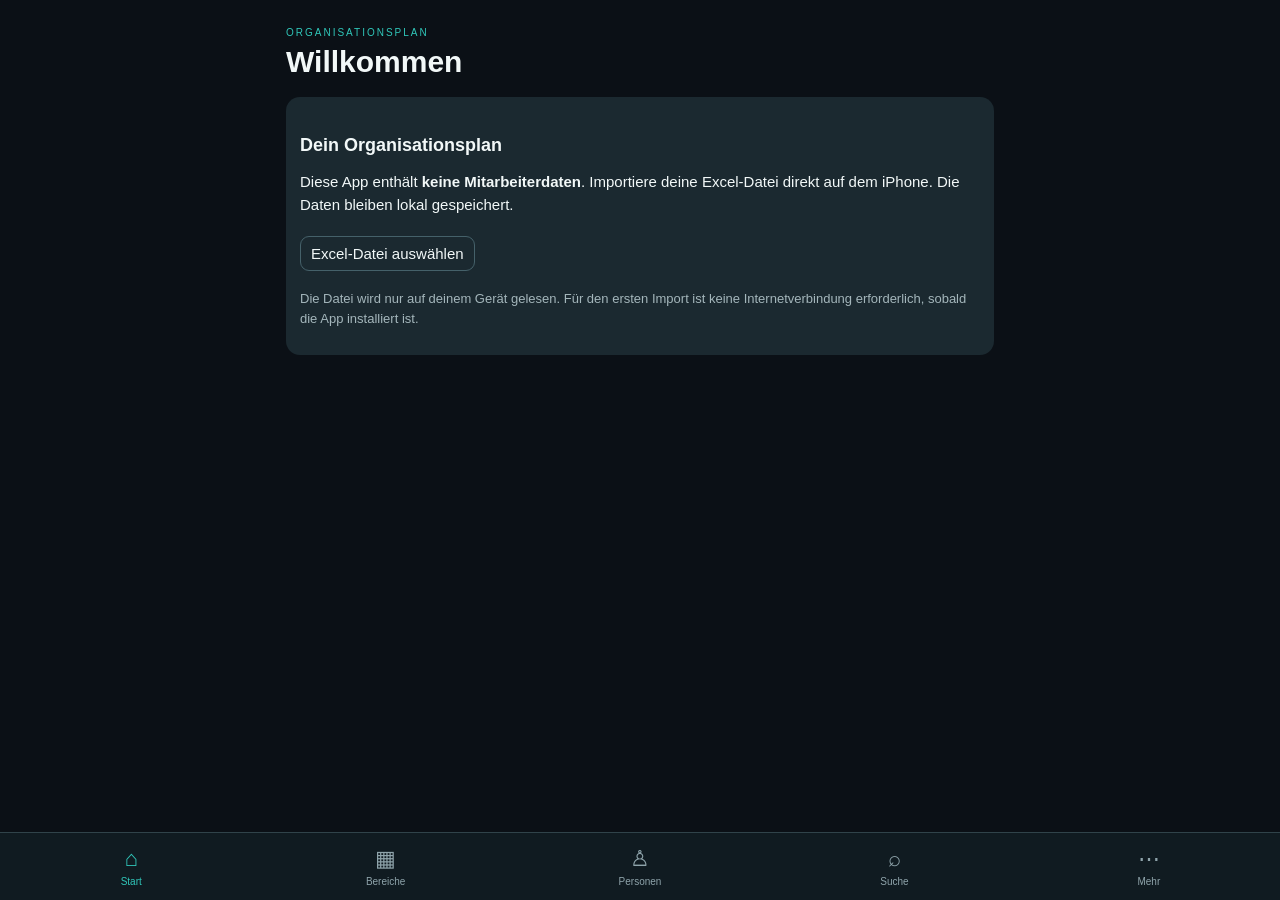
==== index.html @ 35e88cf1 "Add files via upload" ====
<!doctype html><html lang="de"><head><meta charset="utf-8"><meta name="viewport" content="width=device-width,initial-scale=1,viewport-fit=cover"><meta name="theme-color" content="#0B1016"><meta name="apple-mobile-web-app-capable" content="yes"><meta name="apple-mobile-web-app-title" content="Organisationsplan"><link rel="manifest" href="manifest.webmanifest"><link rel="apple-touch-icon" href="icon.svg"><title>Organisationsplan</title><link rel="stylesheet" href="style.css?v=0211"></head><body><main id="app"><p>Lade Organisationsplan …</p></main><nav id="tabs"><button data-tab="start">⌂<small>Start</small></button><button data-tab="bereiche">▦<small>Bereiche</small></button><button data-tab="personen">♙<small>Personen</small></button><button data-tab="suche">⌕<small>Suche</small></button><button data-tab="mehr">⋯<small>Mehr</small></button></nav><input type="file" id="excelFile" accept=".xlsx" hidden><input type="file" id="backupFile" accept=".json,application/json" hidden><script src="jszip.min.js?v=0211" defer></script><script src="excel.js?v=0211" defer></script><script src="app.js?v=0211" defer></script></body></html>
---- style.css ----
:root{--bg:#0b1016;--card:#1b2930;--card2:#253940;--fg:#f2f8f8;--muted:#a4b6bb;--accent:#30c7ba}*{box-sizing:border-box}body{margin:0;background:var(--bg);color:var(--fg);font:15px -apple-system,BlinkMacSystemFont,"Segoe UI",sans-serif}main{max-width:740px;margin:auto;padding:22px 16px 110px}header small{color:var(--accent);letter-spacing:2px;font-size:10px}h1{font-size:30px;margin:6px 0 18px}h2{font-size:18px;margin:24px 0 12px}h3{font-size:16px;margin:8px 0}p{line-height:1.5}button,input{font:inherit}button{cursor:pointer}button:disabled{opacity:.4}.search{display:flex;background:var(--card);padding:13px;border-radius:14px;gap:8px;align-items:center}.search input{background:none;border:0;outline:none;color:var(--fg);width:100%;font-size:16px}.grid{display:grid;grid-template-columns:repeat(2,minmax(0,1fr));gap:10px}.tile,.card,.person,.rowcard{background:var(--card);border:0;color:var(--fg);border-radius:14px;padding:15px;text-align:left;width:100%}.tile{min-height:95px}.tile strong,.person strong{display:block;margin:8px 0 4px}.tile small,.person small,.muted{color:var(--muted)}.tile span{color:var(--accent);font-size:23px}.sectionhead{display:flex;justify-content:space-between;align-items:center;gap:8px}.link{color:var(--accent);background:none;border:0;padding:8px 0}.rowcard{display:flex;align-items:center;justify-content:space-between;margin:7px 0;gap:10px}.rowcard .content{flex:1;min-width:0}.rowcard small{display:block;color:var(--muted);margin-top:5px}.chev{color:var(--accent)}.scrollx{display:flex;gap:10px;overflow-x:auto;padding-bottom:8px}.scrollx .person{min-width:175px;max-width:175px}.pill{border:1px solid #45616a;border-radius:9px;background:transparent;color:var(--fg);padding:8px 10px}.pill.active{border-color:var(--accent);color:var(--accent)}.block{background:var(--card);border-radius:14px;padding:14px;margin:10px 0}.subblock{background:var(--card2);border-radius:10px;padding:12px;margin:10px 0;white-space:pre-wrap;overflow-wrap:anywhere}.columns{display:grid;grid-template-columns:1fr 1fr;gap:10px}.columns .rowcard{padding:9px;display:block}.columns .rowcard strong{font-size:13px;overflow-wrap:anywhere}.columns .rowcard small{font-size:11px}.label{font-size:12px;color:var(--accent);font-weight:700;margin:8px 0}.detail{margin-top:8px}.detail summary{cursor:pointer;list-style:none}.detail summary::-webkit-details-marker{display:none}.contact{display:grid;grid-template-columns:1fr 1fr;gap:10px}.contact .block{margin:0}.contact strong{font-size:22px}.muted{font-size:13px}.actions{display:flex;gap:8px;flex-wrap:wrap;margin:12px 0}#tabs{position:fixed;bottom:0;left:0;right:0;background:#101b21;border-top:1px solid #30434a;display:flex;justify-content:space-around;padding:9px 8px calc(9px + env(safe-area-inset-bottom));z-index:10}#tabs button{color:#8fa4ab;background:none;border:0;font-size:23px;min-width:60px}#tabs button.active{color:var(--accent)}#tabs small{display:block;font-size:11px}.note{border-left:3px solid var(--accent);padding:8px 12px;background:var(--card);border-radius:6px}.hidden{display:none}.back{margin-bottom:16px}.warning{color:#ffca8b}a{color:var(--accent);text-decoration:none}body.light{--bg:#f3f7f8;--card:#fff;--card2:#e9f2f3;--fg:#13282e;--muted:#5d747a}body.light #tabs{background:#fff}body.light .search input{color:var(--fg)}

.warnings{max-height:300px;overflow-y:auto}.warnings p{border-bottom:1px solid #45616a;padding:8px 0;font-size:12px;overflow-wrap:anywhere}.block .pill{margin:5px 5px 5px 0}summary{cursor:pointer}

/* V0.2.2: lange Namen auf kleinen iPhones sicher umbrechen */
.grid > *, .tile, .card, .block, .person, .rowcard, .sectionhead > *, .columns > *, .contact > * {min-width:0;max-width:100%;}
.tile {display:flex;flex-direction:column;align-items:flex-start;justify-content:flex-start;overflow-wrap:anywhere;word-break:normal;hyphens:auto;}
.tile strong {max-width:100%;font-size:clamp(13px,3.5vw,17px);line-height:1.28;overflow-wrap:anywhere;hyphens:auto;}
.tile small {display:block;max-width:100%;line-height:1.4;overflow-wrap:anywhere;}
.block strong,.rowcard strong,.person strong,h1,h2,h3,.sectionhead,.rowcard,.block {overflow-wrap:anywhere;hyphens:auto;}
.sectionhead {align-items:flex-start;}
.sectionhead h2 {min-width:0;}
.sectionhead .link {flex-shrink:0;}
.import-filename {display:-webkit-box;-webkit-box-orient:vertical;-webkit-line-clamp:2;line-clamp:2;overflow:hidden;overflow-wrap:anywhere;word-break:break-word;}
@media(max-width:360px){.tile{padding:12px}.grid{gap:8px}.tile strong{font-size:13px}}

/* V0.2.3: Sachgebietsleitung im Kopf hervorheben */
.leader-preview{margin-top:7px;color:var(--fg);font-size:13px;line-height:1.4}.leader-label{color:var(--accent);font-weight:700}.leader-detail{border-left:3px solid var(--accent);padding-left:10px;margin:12px 0 16px}.detail summary{overflow-wrap:anywhere}

/* V0.2.4: kompakte Diensthandy-Zeile */
.mobile-row{padding:9px 12px;margin:9px 0;gap:8px;min-height:0}.mobile-row span{min-width:0;overflow-wrap:anywhere;font-size:13px}.mobile-row small{font-size:10px;margin-top:2px}.mobile-row .pill{padding:5px 8px;flex-shrink:0}.mobile-row a{font-size:12px;flex-shrink:0}

/* V0.2.5: konsistente Pfeile und Sonderzuständigkeiten */
.columns .rowcard{display:flex;align-items:center;justify-content:space-between}
.rowcard .chev{flex-shrink:0;font-size:21px;line-height:1}
.special-person .content{flex:1;min-width:0}
.special-person strong{display:block}
.no-profile-label{font-size:11px;color:var(--muted);white-space:nowrap;flex-shrink:0}
.special-notes{font-size:13px;color:var(--muted);line-height:1.45;margin:10px 0 12px}
.special-notes p{margin:6px 0}
.rating-hint{margin:7px 3px 12px}
#rating-results h3{color:var(--accent);margin:14px 0 8px}

/* V0.2.6: update notification, independent from page rendering */
#orgplan-update{position:fixed;z-index:9999;left:12px;right:12px;bottom:calc(78px + env(safe-area-inset-bottom));display:flex;align-items:center;gap:9px;padding:12px;border-radius:14px;background:#1B2930;color:#F2F8F8;border:1px solid #30C7BA;box-shadow:0 5px 20px #0006;font-size:13px}
#orgplan-update span{flex:1}
#orgplan-update button{border:0;border-radius:8px;padding:9px;background:#30C7BA;color:#0B1016;font-weight:700;white-space:nowrap}
#orgplan-update #orgplan-update-close{background:transparent;color:#F2F8F8;font-size:20px;padding:4px}

/* V0.2.7: secure backup password dialog */
.backup-overlay{position:fixed;inset:0;z-index:10000;background:#000b;display:flex;align-items:center;justify-content:center;padding:18px}
.backup-dialog{background:#1B2930;color:#F2F8F8;border:1px solid #30C7BA;border-radius:16px;padding:20px;width:min(100%,420px);box-shadow:0 10px 40px #0009}
.backup-dialog h2{margin:0 0 10px}.backup-dialog label{display:block;font-size:14px;margin:14px 0}.backup-dialog input{display:block;box-sizing:border-box;width:100%;margin-top:7px;padding:12px;border-radius:9px;background:#0B1016;color:#F2F8F8;border:1px solid #60787e;font-size:16px}
.backup-actions{display:flex;justify-content:flex-end;gap:9px;margin-top:14px}.backup-actions button{border:0;border-radius:8px;padding:11px;background:#30C7BA;color:#0B1016;font-weight:700}.backup-actions [data-cancel]{background:#344A50;color:#F2F8F8}.backup-error{color:#ffadad;font-size:13px}

/* V0.2.8: accent selection and preview */
.accent-options{display:grid;grid-template-columns:repeat(3,minmax(0,1fr));gap:10px;margin:12px 0}.accent-option{border:1px solid #45616a;border-radius:12px;background:var(--card);color:var(--fg);padding:12px 5px;display:flex;flex-direction:column;align-items:center;gap:7px}.accent-option.selected{border:2px solid var(--accent)}.accent-dot{width:38px;height:38px;border-radius:50%;display:grid;place-items:center;color:#0b1016;font-weight:800;font-size:19px}.accent-option small{font-size:11px}.design-preview .label{font-size:14px}.design-preview strong{font-size:17px}
#orgplan-update{border-color:var(--accent)}#orgplan-update #orgplan-update-btn{background:var(--accent)}

/* V0.2.10: five tabs and people directory */
#tabs{justify-content:space-between;gap:0;padding-left:4px;padding-right:4px}
#tabs button{flex:1;min-width:0;padding:4px 0;font-size:22px;line-height:1.15}
#tabs small{font-size:10px;margin-top:4px}
.persons-total{color:var(--accent);font-weight:700;margin:0 0 18px}
.persons-sort-label{display:block;color:var(--muted);font-size:13px;margin:8px 0}
.persons-sort{display:block;width:100%;background:var(--card);color:var(--fg);border:1px solid #45616a;border-radius:12px;padding:12px;font-size:16px;margin-bottom:16px}
.persons-group{margin:20px 0 28px}
.persons-group .sectionhead{align-items:center}
.persons-group h2{margin:0 0 8px}
.persons-group-count{color:var(--muted);font-size:12px;white-space:nowrap}
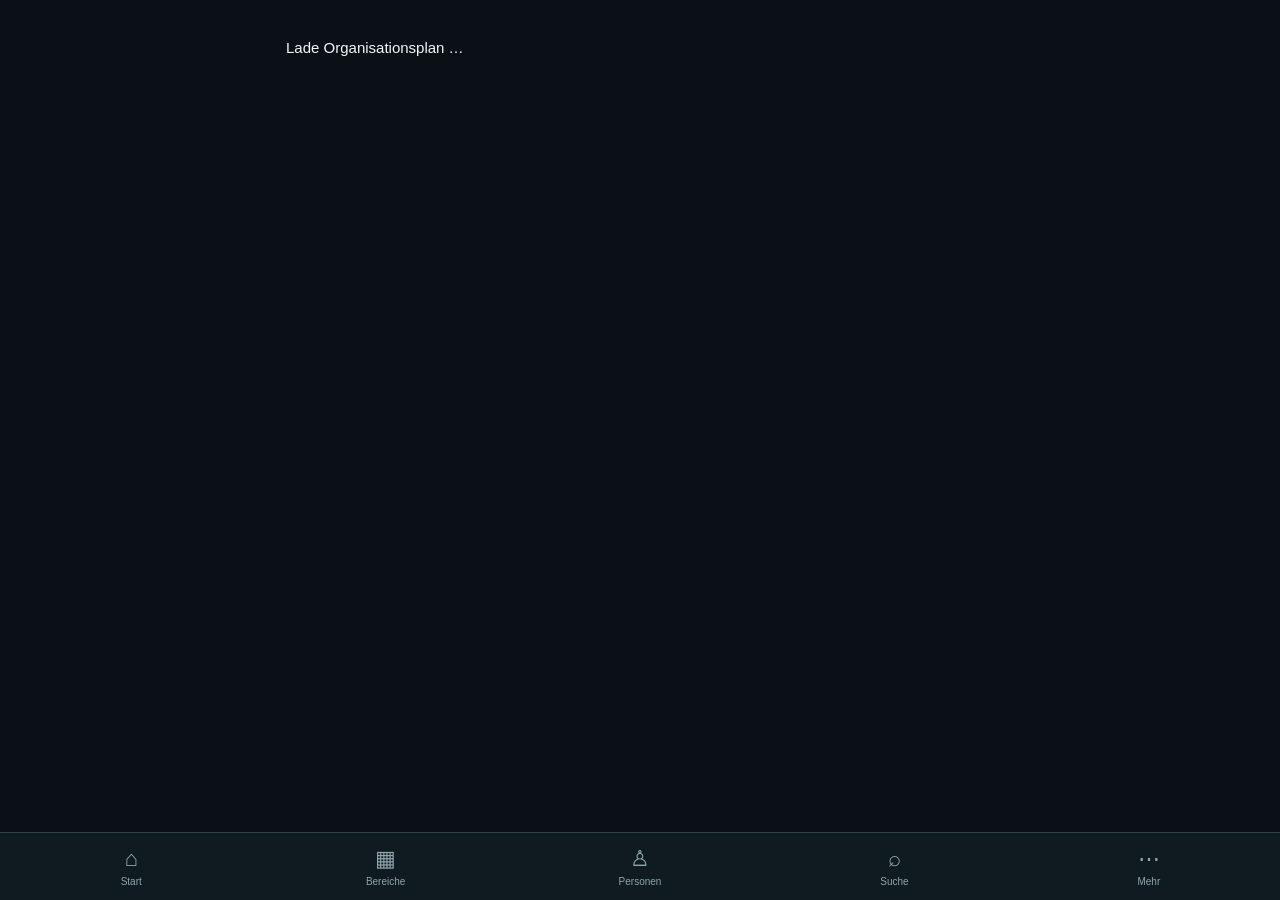
==== commit 98e5418d: "Add files via upload" ====
--- a/index.html
+++ b/index.html
@@ -1 +1 @@
-<!doctype html><html lang="de"><head><meta charset="utf-8"><meta name="viewport" content="width=device-width,initial-scale=1,viewport-fit=cover"><meta name="theme-color" content="#0B1016"><meta name="apple-mobile-web-app-capable" content="yes"><meta name="apple-mobile-web-app-title" content="Organisationsplan"><link rel="manifest" href="manifest.webmanifest"><link rel="apple-touch-icon" href="icon.svg"><title>Organisationsplan</title><link rel="stylesheet" href="style.css?v=0211"></head><body><main id="app"><p>Lade Organisationsplan …</p></main><nav id="tabs"><button data-tab="start">⌂<small>Start</small></button><button data-tab="bereiche">▦<small>Bereiche</small></button><button data-tab="personen">♙<small>Personen</small></button><button data-tab="suche">⌕<small>Suche</small></button><button data-tab="mehr">⋯<small>Mehr</small></button></nav><input type="file" id="excelFile" accept=".xlsx" hidden><input type="file" id="backupFile" accept=".json,application/json" hidden><script src="jszip.min.js?v=0211" defer></script><script src="excel.js?v=0211" defer></script><script src="app.js?v=0211" defer></script></body></html>
+<!doctype html><html lang="de"><head><meta charset="utf-8"><meta name="viewport" content="width=device-width,initial-scale=1,viewport-fit=cover"><meta name="theme-color" content="#0B1016"><meta name="apple-mobile-web-app-capable" content="yes"><meta name="apple-mobile-web-app-title" content="Organisationsplan"><link rel="manifest" href="manifest.webmanifest"><link rel="apple-touch-icon" href="icon.svg"><title>Organisationsplan</title><link rel="stylesheet" href="style.css?v=0213"></head><body><main id="app"><p>Lade Organisationsplan …</p></main><nav id="tabs"><button data-tab="start">⌂<small>Start</small></button><button data-tab="bereiche">▦<small>Bereiche</small></button><button data-tab="personen">♙<small>Personen</small></button><button data-tab="suche">⌕<small>Suche</small></button><button data-tab="mehr">⋯<small>Mehr</small></button></nav><input type="file" id="excelFile" accept=".xlsx" hidden><input type="file" id="backupFile" accept=".json,application/json" hidden><script src="jszip.min.js?v=0213" defer></script><script src="excel.js?v=0213" defer></script><script src="app.js?v=0213" defer></script></body></html>
--- a/style.css
+++ b/style.css
@@ -58,3 +58,13 @@
 .persons-group .sectionhead{align-items:center}
 .persons-group h2{margin:0 0 8px}
 .persons-group-count{color:var(--muted);font-size:12px;white-space:nowrap}
+
+/* V0.2.13 secure lock screen */
+html.security-locked #app,html.security-locked #tabs,html.security-locked #orgplan-update{visibility:hidden!important}
+#security-screen{position:fixed;inset:0;z-index:20000;background:#0b1016;color:#f2f8f8;display:flex;align-items:center;justify-content:center;padding:20px;box-sizing:border-box}
+#security-form{width:min(100%,420px);background:#1b2930;border:1px solid #30c7ba;border-radius:18px;padding:24px;box-sizing:border-box}
+#security-form h1{font-size:23px;margin:6px 0 10px}#security-form p{color:#d0e0e3;line-height:1.5}#security-form label{display:block;margin:18px 0 10px;font-size:14px}
+#security-form input{display:block;width:100%;box-sizing:border-box;font-size:17px;border:1px solid #68818a;border-radius:10px;padding:13px;background:#0b1016;color:white;margin-top:7px}
+#security-form button{width:100%;padding:13px;margin:10px 0;border:0;border-radius:10px;background:#30c7ba;color:#0b1016;font-size:16px;font-weight:700}
+#security-form button:disabled{opacity:.6}#security-form small{display:block;color:#b6c8cb;line-height:1.5;margin-top:10px}
+#security-error{color:#ffb4b4!important}.security-symbol{text-align:center;font-size:35px}
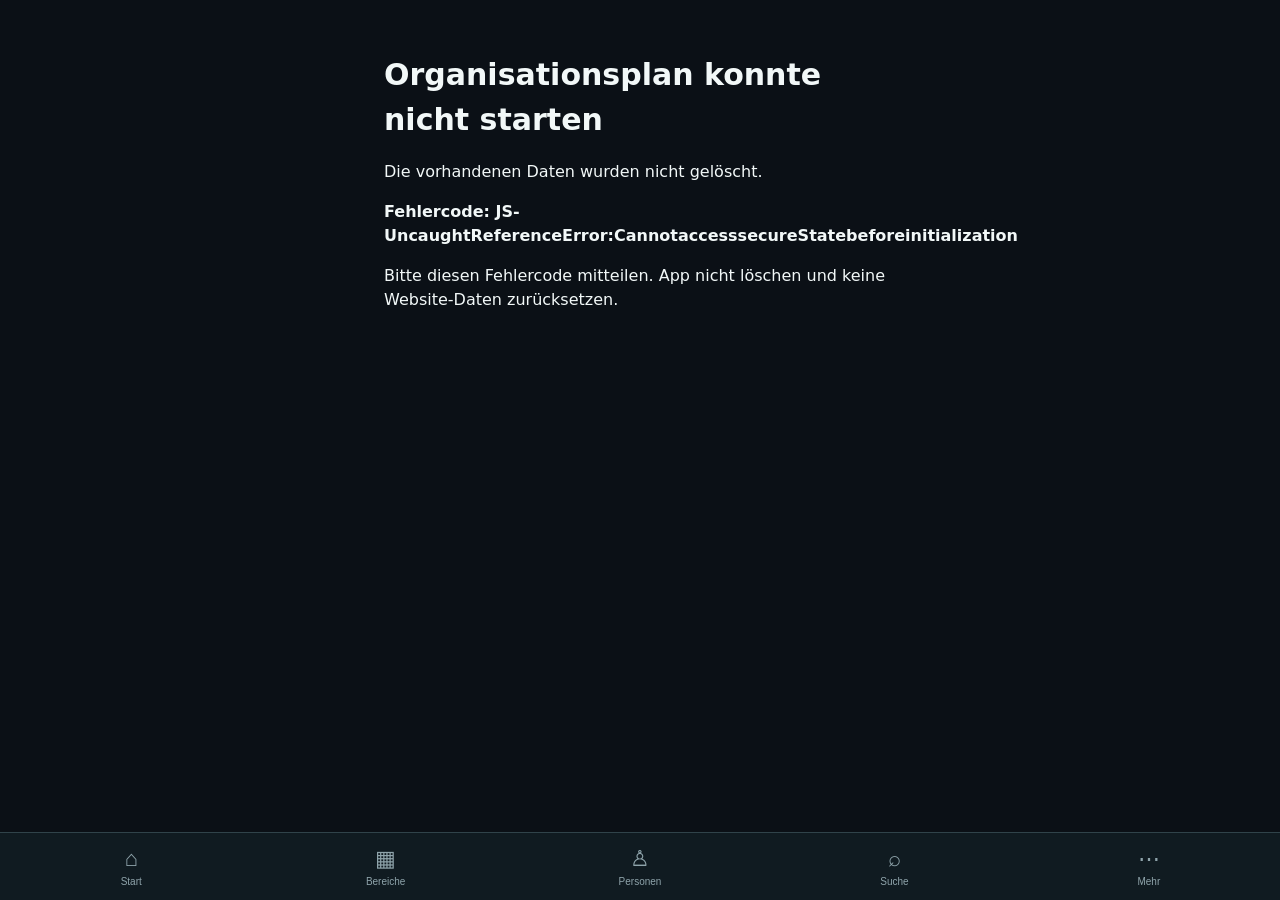
==== commit 78b09268: "Add files via upload" ====
--- a/index.html
+++ b/index.html
@@ -1 +1,15 @@
-<!doctype html><html lang="de"><head><meta charset="utf-8"><meta name="viewport" content="width=device-width,initial-scale=1,viewport-fit=cover"><meta name="theme-color" content="#0B1016"><meta name="apple-mobile-web-app-capable" content="yes"><meta name="apple-mobile-web-app-title" content="Organisationsplan"><link rel="manifest" href="manifest.webmanifest"><link rel="apple-touch-icon" href="icon.svg"><title>Organisationsplan</title><link rel="stylesheet" href="style.css?v=0213"></head><body><main id="app"><p>Lade Organisationsplan …</p></main><nav id="tabs"><button data-tab="start">⌂<small>Start</small></button><button data-tab="bereiche">▦<small>Bereiche</small></button><button data-tab="personen">♙<small>Personen</small></button><button data-tab="suche">⌕<small>Suche</small></button><button data-tab="mehr">⋯<small>Mehr</small></button></nav><input type="file" id="excelFile" accept=".xlsx" hidden><input type="file" id="backupFile" accept=".json,application/json" hidden><script src="jszip.min.js?v=0213" defer></script><script src="excel.js?v=0213" defer></script><script src="app.js?v=0213" defer></script></body></html>
+<!doctype html><html lang="de"><head><meta charset="utf-8"><meta name="viewport" content="width=device-width,initial-scale=1,viewport-fit=cover"><meta name="theme-color" content="#0B1016"><meta name="apple-mobile-web-app-capable" content="yes"><meta name="apple-mobile-web-app-title" content="Organisationsplan"><link rel="manifest" href="manifest.webmanifest"><link rel="apple-touch-icon" href="icon.svg"><title>Organisationsplan</title><link rel="stylesheet" href="style.css?v=0213fix1"></head><body><main id="app"><p>Lade Organisationsplan …</p></main><nav id="tabs"><button data-tab="start">⌂<small>Start</small></button><button data-tab="bereiche">▦<small>Bereiche</small></button><button data-tab="personen">♙<small>Personen</small></button><button data-tab="suche">⌕<small>Suche</small></button><button data-tab="mehr">⋯<small>Mehr</small></button></nav><input type="file" id="excelFile" accept=".xlsx" hidden><input type="file" id="backupFile" accept=".json,application/json" hidden><script>
+/* Startup diagnostics: no personal data, passwords or storage contents are collected. */
+(function(){
+  var ready=false;
+  function report(code){
+    if(ready||document.getElementById('security-screen'))return;
+    var app=document.getElementById('app');if(!app)return;
+    app.innerHTML='<section style="padding:24px;max-width:560px;margin:auto;font:16px/1.5 system-ui"><h1>Organisationsplan konnte nicht starten</h1><p>Die vorhandenen Daten wurden nicht gelöscht.</p><p><strong>Fehlercode: '+String(code).replace(/[^a-zA-Z0-9._:-]/g,'')+'</strong></p><p>Bitte diesen Fehlercode mitteilen. App nicht löschen und keine Website-Daten zurücksetzen.</p></section>';
+  }
+  window.__orgplanStartupOk=function(){ready=true};
+  window.addEventListener('error',function(e){if(e.target&&e.target.tagName==='SCRIPT'){report('SCRIPT-'+(e.target.src.split('/').pop()||'unknown').split('?')[0]);return}report('JS-'+(e.message||'unknown').slice(0,100))},true);
+  window.addEventListener('unhandledrejection',function(){report('PROMISE')});
+  setTimeout(function(){report('TIMEOUT-12S')},12000);
+})();
+</script><script src="jszip.min.js?v=0213fix1" defer></script><script src="excel.js?v=0213fix1" defer></script><script src="app.js?v=0213fix1" defer></script></body></html>
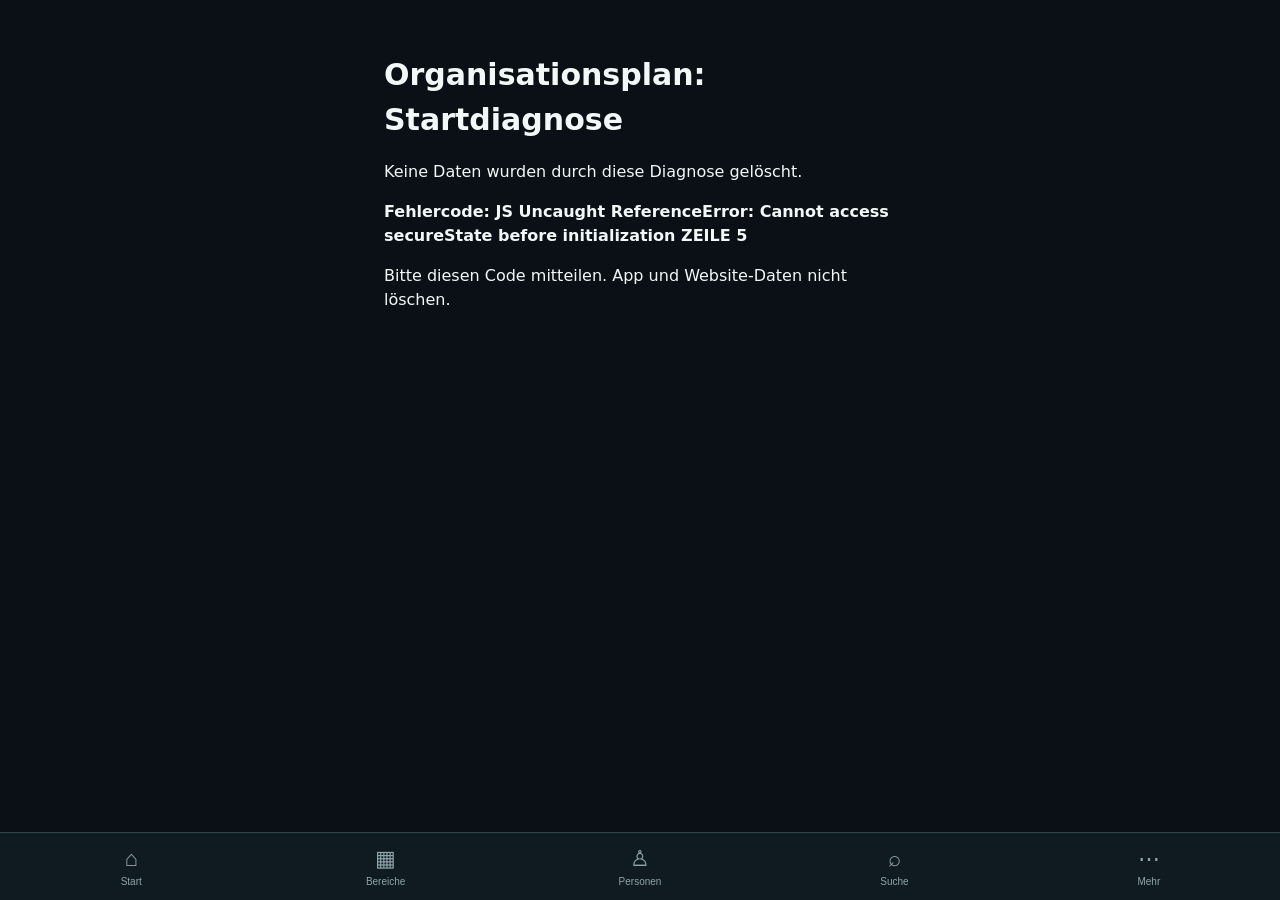
==== commit 119b794f: "Add files via upload" ====
--- a/index.html
+++ b/index.html
@@ -1,15 +1,19 @@
-<!doctype html><html lang="de"><head><meta charset="utf-8"><meta name="viewport" content="width=device-width,initial-scale=1,viewport-fit=cover"><meta name="theme-color" content="#0B1016"><meta name="apple-mobile-web-app-capable" content="yes"><meta name="apple-mobile-web-app-title" content="Organisationsplan"><link rel="manifest" href="manifest.webmanifest"><link rel="apple-touch-icon" href="icon.svg"><title>Organisationsplan</title><link rel="stylesheet" href="style.css?v=0213fix1"></head><body><main id="app"><p>Lade Organisationsplan …</p></main><nav id="tabs"><button data-tab="start">⌂<small>Start</small></button><button data-tab="bereiche">▦<small>Bereiche</small></button><button data-tab="personen">♙<small>Personen</small></button><button data-tab="suche">⌕<small>Suche</small></button><button data-tab="mehr">⋯<small>Mehr</small></button></nav><input type="file" id="excelFile" accept=".xlsx" hidden><input type="file" id="backupFile" accept=".json,application/json" hidden><script>
-/* Startup diagnostics: no personal data, passwords or storage contents are collected. */
+<!doctype html><html lang="de"><head><meta charset="utf-8"><meta name="viewport" content="width=device-width,initial-scale=1,viewport-fit=cover"><meta name="theme-color" content="#0B1016"><meta name="apple-mobile-web-app-capable" content="yes"><meta name="apple-mobile-web-app-title" content="Organisationsplan"><link rel="manifest" href="manifest.webmanifest"><link rel="apple-touch-icon" href="icon.svg"><title>Organisationsplan</title><link rel="stylesheet" href="style.css?v=0213diag2"></head><body><main id="app"><p>Lade Organisationsplan …</p></main><nav id="tabs"><button data-tab="start">⌂<small>Start</small></button><button data-tab="bereiche">▦<small>Bereiche</small></button><button data-tab="personen">♙<small>Personen</small></button><button data-tab="suche">⌕<small>Suche</small></button><button data-tab="mehr">⋯<small>Mehr</small></button></nav><input type="file" id="excelFile" accept=".xlsx" hidden><input type="file" id="backupFile" accept=".json,application/json" hidden><script>
 (function(){
-  var ready=false;
-  function report(code){
-    if(ready||document.getElementById('security-screen'))return;
-    var app=document.getElementById('app');if(!app)return;
-    app.innerHTML='<section style="padding:24px;max-width:560px;margin:auto;font:16px/1.5 system-ui"><h1>Organisationsplan konnte nicht starten</h1><p>Die vorhandenen Daten wurden nicht gelöscht.</p><p><strong>Fehlercode: '+String(code).replace(/[^a-zA-Z0-9._:-]/g,'')+'</strong></p><p>Bitte diesen Fehlercode mitteilen. App nicht löschen und keine Website-Daten zurücksetzen.</p></section>';
-  }
-  window.__orgplanStartupOk=function(){ready=true};
-  window.addEventListener('error',function(e){if(e.target&&e.target.tagName==='SCRIPT'){report('SCRIPT-'+(e.target.src.split('/').pop()||'unknown').split('?')[0]);return}report('JS-'+(e.message||'unknown').slice(0,100))},true);
-  window.addEventListener('unhandledrejection',function(){report('PROMISE')});
-  setTimeout(function(){report('TIMEOUT-12S')},12000);
+ var loaded={jszip:false,excel:false,app:false},ready=false,reported=false;
+ function show(code){
+  if(ready||reported)return;reported=true;
+  var app=document.getElementById('app');if(!app)return;
+  var safe=String(code).replace(/[^a-zA-Z0-9 ._:\-]/g,'').slice(0,160);
+  app.innerHTML='<section style="padding:24px;max-width:560px;margin:auto;font:16px/1.5 system-ui"><h1>Organisationsplan: Startdiagnose</h1><p>Keine Daten wurden durch diese Diagnose gelöscht.</p><p><strong>Fehlercode: '+safe+'</strong></p><p>Bitte diesen Code mitteilen. App und Website-Daten nicht löschen.</p></section>';
+ }
+ window.__orgplanStartupOk=function(){ready=true};
+ window.__orgplanLoaded=function(name){loaded[name]=true};
+ window.addEventListener('error',function(e){
+  if(e.target&&e.target.tagName==='SCRIPT'){show('DATEI '+(e.target.src.split('/').pop()||'unbekannt'));return}
+  show('JS '+(e.message||'unbekannt')+' ZEILE '+(e.lineno||'?'));
+ },true);
+ window.addEventListener('unhandledrejection',function(e){show('PROMISE '+(e.reason&&e.reason.message||'unbekannt'))});
+ setTimeout(function(){if(!ready){var missing=Object.keys(loaded).filter(function(k){return !loaded[k]});show(missing.length?'NICHT GELADEN '+missing.join(','):'ALLE DATEIEN GELADEN START UNVOLLSTAENDIG')}},12000);
 })();
-</script><script src="jszip.min.js?v=0213fix1" defer></script><script src="excel.js?v=0213fix1" defer></script><script src="app.js?v=0213fix1" defer></script></body></html>
+</script><script src="jszip.min.js?v=0213diag2" defer onload="window.__orgplanLoaded('jszip')" onerror="window.__orgplanLoaded('jszip')"></script><script src="excel.js?v=0213diag2" defer onload="window.__orgplanLoaded('excel')"></script><script src="app.js?v=0213diag2" defer onload="window.__orgplanLoaded('app')"></script></body></html>
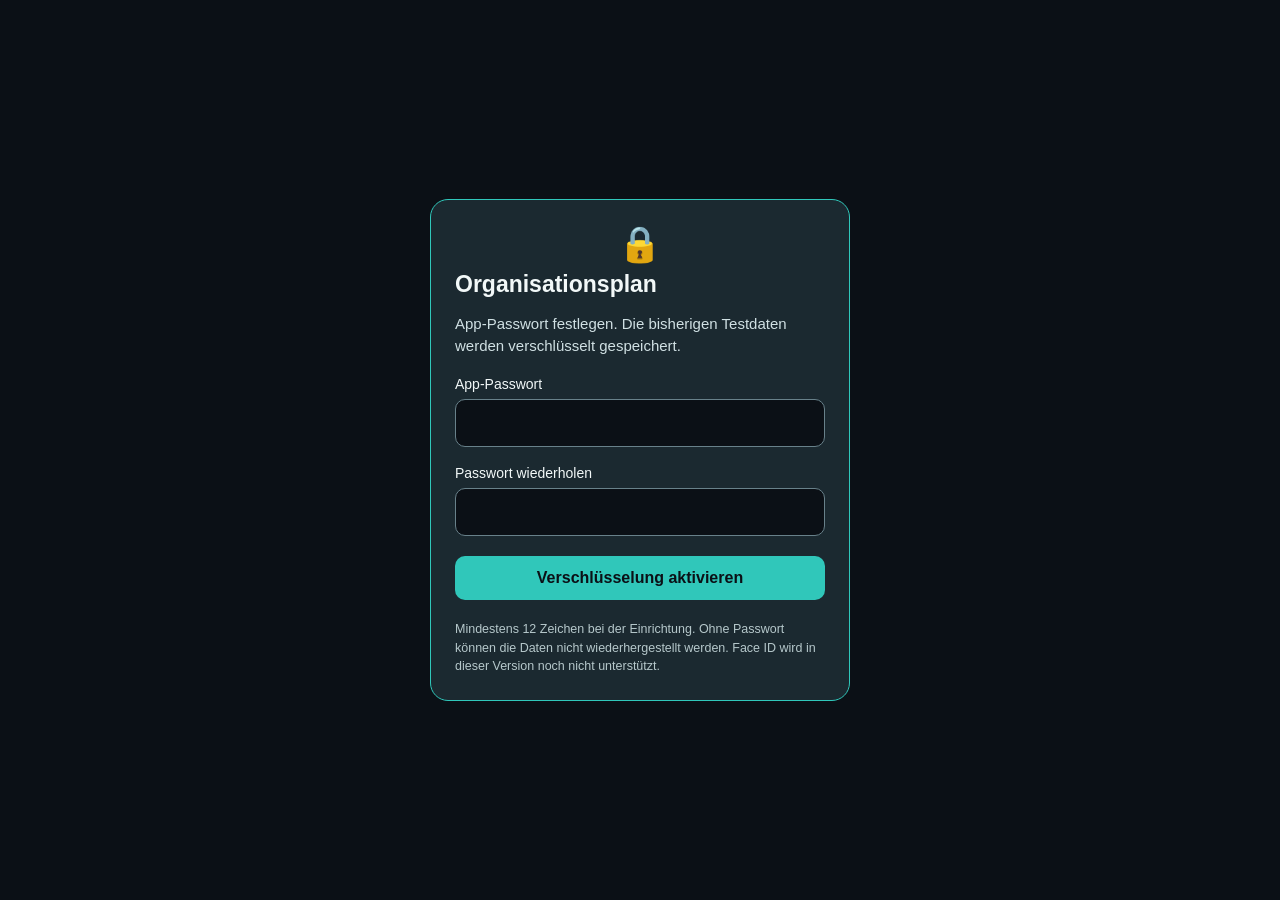
==== commit b01fb832: "Add files via upload" ====
--- a/index.html
+++ b/index.html
@@ -1,4 +1,4 @@
-<!doctype html><html lang="de"><head><meta charset="utf-8"><meta name="viewport" content="width=device-width,initial-scale=1,viewport-fit=cover"><meta name="theme-color" content="#0B1016"><meta name="apple-mobile-web-app-capable" content="yes"><meta name="apple-mobile-web-app-title" content="Organisationsplan"><link rel="manifest" href="manifest.webmanifest"><link rel="apple-touch-icon" href="icon.svg"><title>Organisationsplan</title><link rel="stylesheet" href="style.css?v=0213diag2"></head><body><main id="app"><p>Lade Organisationsplan …</p></main><nav id="tabs"><button data-tab="start">⌂<small>Start</small></button><button data-tab="bereiche">▦<small>Bereiche</small></button><button data-tab="personen">♙<small>Personen</small></button><button data-tab="suche">⌕<small>Suche</small></button><button data-tab="mehr">⋯<small>Mehr</small></button></nav><input type="file" id="excelFile" accept=".xlsx" hidden><input type="file" id="backupFile" accept=".json,application/json" hidden><script>
+<!doctype html><html lang="de"><head><meta charset="utf-8"><meta name="viewport" content="width=device-width,initial-scale=1,viewport-fit=cover"><meta name="theme-color" content="#0B1016"><meta name="apple-mobile-web-app-capable" content="yes"><meta name="apple-mobile-web-app-title" content="Organisationsplan"><link rel="manifest" href="manifest.webmanifest"><link rel="apple-touch-icon" href="icon.svg"><title>Organisationsplan</title><link rel="stylesheet" href="style.css?v=0213fix3"></head><body><main id="app"><p>Lade Organisationsplan …</p></main><nav id="tabs"><button data-tab="start">⌂<small>Start</small></button><button data-tab="bereiche">▦<small>Bereiche</small></button><button data-tab="personen">♙<small>Personen</small></button><button data-tab="suche">⌕<small>Suche</small></button><button data-tab="mehr">⋯<small>Mehr</small></button></nav><input type="file" id="excelFile" accept=".xlsx" hidden><input type="file" id="backupFile" accept=".json,application/json" hidden><script>
 (function(){
  var loaded={jszip:false,excel:false,app:false},ready=false,reported=false;
  function show(code){
@@ -16,4 +16,4 @@
  window.addEventListener('unhandledrejection',function(e){show('PROMISE '+(e.reason&&e.reason.message||'unbekannt'))});
  setTimeout(function(){if(!ready){var missing=Object.keys(loaded).filter(function(k){return !loaded[k]});show(missing.length?'NICHT GELADEN '+missing.join(','):'ALLE DATEIEN GELADEN START UNVOLLSTAENDIG')}},12000);
 })();
-</script><script src="jszip.min.js?v=0213diag2" defer onload="window.__orgplanLoaded('jszip')" onerror="window.__orgplanLoaded('jszip')"></script><script src="excel.js?v=0213diag2" defer onload="window.__orgplanLoaded('excel')"></script><script src="app.js?v=0213diag2" defer onload="window.__orgplanLoaded('app')"></script></body></html>
+</script><script src="jszip.min.js?v=0213fix3" defer onload="window.__orgplanLoaded('jszip')" onerror="window.__orgplanLoaded('jszip')"></script><script src="excel.js?v=0213fix3" defer onload="window.__orgplanLoaded('excel')"></script><script src="app.js?v=0213fix3" defer onload="window.__orgplanLoaded('app')"></script></body></html>
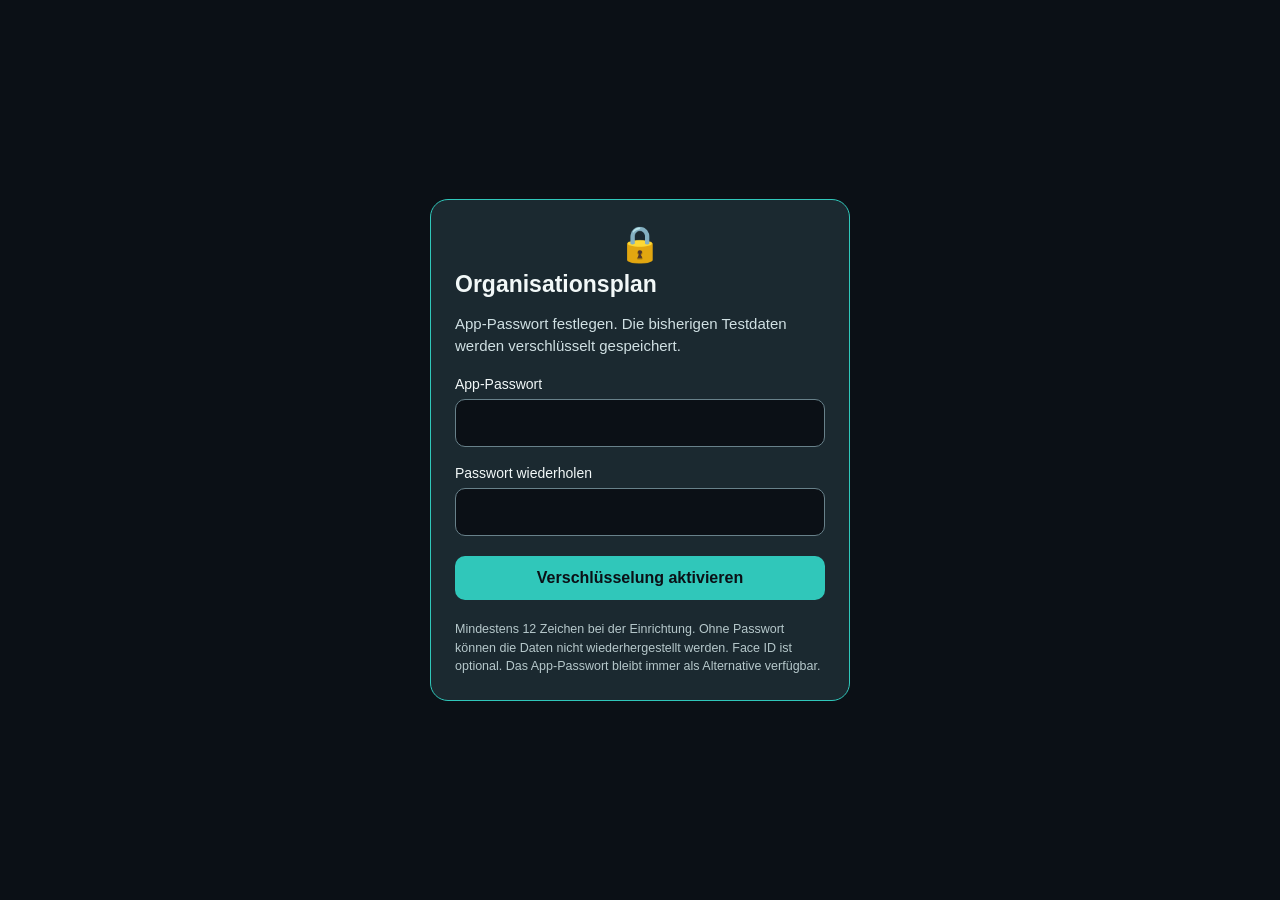
==== commit 739248b3: "Add files via upload" ====
--- a/index.html
+++ b/index.html
@@ -1,4 +1,4 @@
-<!doctype html><html lang="de"><head><meta charset="utf-8"><meta name="viewport" content="width=device-width,initial-scale=1,viewport-fit=cover"><meta name="theme-color" content="#0B1016"><meta name="apple-mobile-web-app-capable" content="yes"><meta name="apple-mobile-web-app-title" content="Organisationsplan"><link rel="manifest" href="manifest.webmanifest"><link rel="apple-touch-icon" href="icon.svg"><title>Organisationsplan</title><link rel="stylesheet" href="style.css?v=0213fix3"></head><body><main id="app"><p>Lade Organisationsplan …</p></main><nav id="tabs"><button data-tab="start">⌂<small>Start</small></button><button data-tab="bereiche">▦<small>Bereiche</small></button><button data-tab="personen">♙<small>Personen</small></button><button data-tab="suche">⌕<small>Suche</small></button><button data-tab="mehr">⋯<small>Mehr</small></button></nav><input type="file" id="excelFile" accept=".xlsx" hidden><input type="file" id="backupFile" accept=".json,application/json" hidden><script>
+<!doctype html><html lang="de"><head><meta charset="utf-8"><meta name="viewport" content="width=device-width,initial-scale=1,viewport-fit=cover"><meta name="theme-color" content="#0B1016"><meta name="apple-mobile-web-app-capable" content="yes"><meta name="apple-mobile-web-app-title" content="Organisationsplan"><link rel="manifest" href="manifest.webmanifest"><link rel="apple-touch-icon" href="icon.svg"><title>Organisationsplan</title><link rel="stylesheet" href="style.css?v=0213face5"></head><body><main id="app"><p>Lade Organisationsplan …</p></main><nav id="tabs"><button data-tab="start">⌂<small>Start</small></button><button data-tab="bereiche">▦<small>Bereiche</small></button><button data-tab="personen">♙<small>Personen</small></button><button data-tab="suche">⌕<small>Suche</small></button><button data-tab="mehr">⋯<small>Mehr</small></button></nav><input type="file" id="excelFile" accept=".xlsx" hidden><input type="file" id="backupFile" accept=".json,application/json" hidden><script>
 (function(){
  var loaded={jszip:false,excel:false,app:false},ready=false,reported=false;
  function show(code){
@@ -16,4 +16,4 @@
  window.addEventListener('unhandledrejection',function(e){show('PROMISE '+(e.reason&&e.reason.message||'unbekannt'))});
  setTimeout(function(){if(!ready){var missing=Object.keys(loaded).filter(function(k){return !loaded[k]});show(missing.length?'NICHT GELADEN '+missing.join(','):'ALLE DATEIEN GELADEN START UNVOLLSTAENDIG')}},12000);
 })();
-</script><script src="jszip.min.js?v=0213fix3" defer onload="window.__orgplanLoaded('jszip')" onerror="window.__orgplanLoaded('jszip')"></script><script src="excel.js?v=0213fix3" defer onload="window.__orgplanLoaded('excel')"></script><script src="app.js?v=0213fix3" defer onload="window.__orgplanLoaded('app')"></script></body></html>
+</script><script src="jszip.min.js?v=0213face5" defer onload="window.__orgplanLoaded('jszip')" onerror="window.__orgplanLoaded('jszip')"></script><script src="excel.js?v=0213face5" defer onload="window.__orgplanLoaded('excel')"></script><script src="app.js?v=0213face5" defer onload="window.__orgplanLoaded('app')"></script></body></html>
